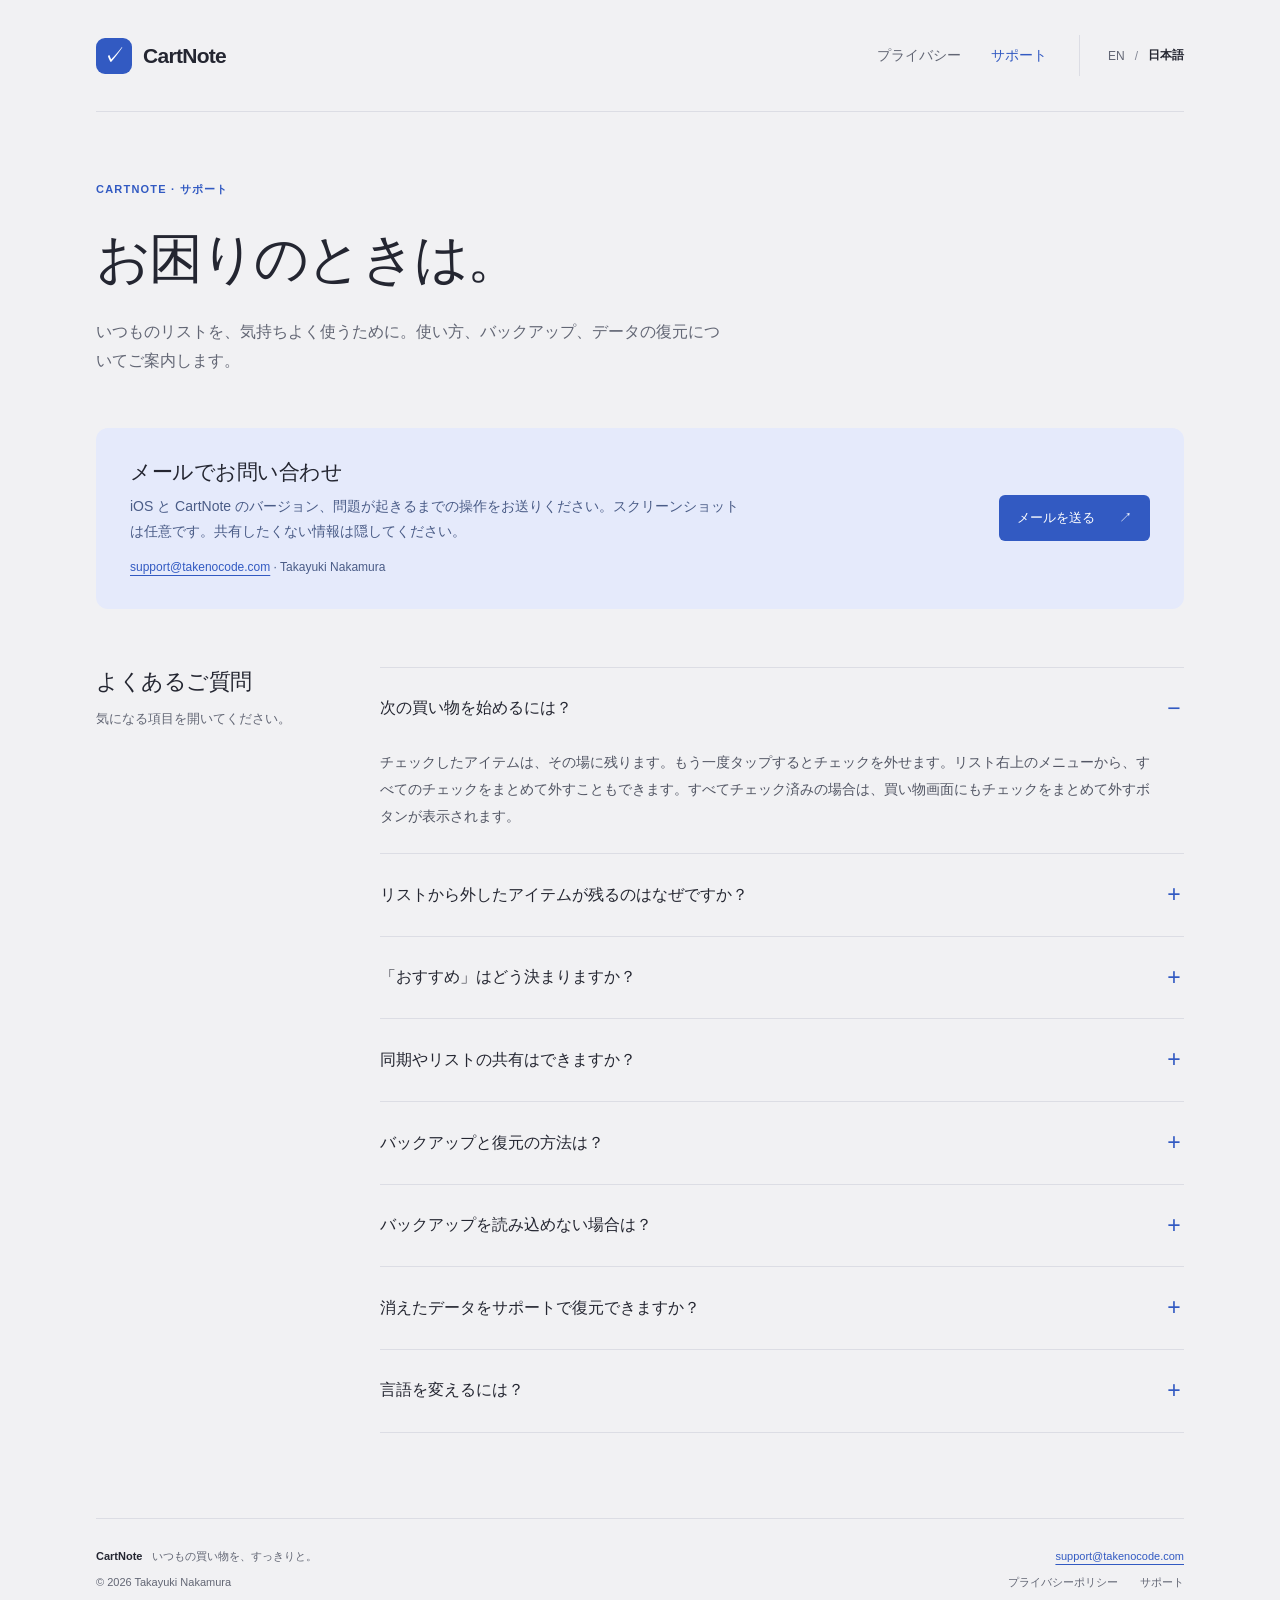
==== ja/support.html @ a048ea09 "Add CartNote privacy and support pages in English and Japanese" ====
<!doctype html>
<html lang="ja">
<head>
  <meta charset="utf-8">
  <meta name="viewport" content="width=device-width, initial-scale=1">
  <meta name="color-scheme" content="light">
  <meta http-equiv="Content-Security-Policy" content="default-src 'none'; style-src 'self'; img-src 'self'; base-uri 'none'; form-action 'none'">
  <meta name="referrer" content="strict-origin-when-cross-origin">
  <title>サポート · CartNote</title>
  <meta name="description" content="CartNote のリスト、バックアップ、データの復元、言語設定についてのよくあるご質問とお問い合わせ。">
  <meta property="og:site_name" content="CartNote">
  <meta property="og:type" content="website">
  <meta property="og:title" content="サポート · CartNote">
  <meta property="og:description" content="CartNote のリスト、バックアップ、データの復元、言語設定についてのよくあるご質問とお問い合わせ。">
  <meta property="og:locale" content="ja_JP">
  <link rel="alternate" hreflang="en" href="../support.html">
  <link rel="alternate" hreflang="ja" href="support.html">
  <link rel="stylesheet" href="../styles.css">
</head>
<body>
  <a class="skip-link" href="#main">本文へ移動</a>
  <div class="site">
    <header class="site-header">
      <a class="brand" href="index.html" aria-label="CartNote ホーム"><span class="brand-mark" aria-hidden="true">✓</span>CartNote</a>
      <nav class="primary-nav" aria-label="メインナビゲーション">
        <a href="privacy-policy.html">プライバシー</a>
        <a href="support.html" aria-current="page">サポート</a>
      </nav>
      <nav class="language-nav" aria-label="表示言語">
        <a href="../support.html" lang="en" hreflang="en" aria-label="English">EN</a>
        <span aria-hidden="true">/</span>
        <a href="support.html" lang="ja" hreflang="ja" aria-current="true">日本語</a>
      </nav>
    </header>
    <main id="main" tabindex="-1">
      <header class="page-heading">
        <p class="eyebrow">CartNote · サポート</p>
        <h1>お困りのときは。</h1>
        <p class="intro">いつものリストを、気持ちよく使うために。使い方、バックアップ、データの復元についてご案内します。</p>
      </header>
      <section class="contact-card" aria-labelledby="contact-title">
        <div><h2 id="contact-title">メールでお問い合わせ</h2><p>iOS と CartNote のバージョン、問題が起きるまでの操作をお送りください。スクリーンショットは任意です。共有したくない情報は隠してください。</p><p class="contact-address"><a href="mailto:support@takenocode.com">support@takenocode.com</a> · Takayuki Nakamura</p></div>
        <a class="contact-button" href="mailto:support@takenocode.com">メールを送る<span aria-hidden="true">↗</span></a>
      </section>
      <div class="faq-layout">
        <div class="faq-label"><h2>よくあるご質問</h2><p>気になる項目を開いてください。</p></div>
        <section aria-label="よくあるご質問への回答">
          <details class="faq-item" open><summary>次の買い物を始めるには？</summary><div class="faq-answer"><p>チェックしたアイテムは、その場に残ります。もう一度タップするとチェックを外せます。リスト右上のメニューから、すべてのチェックをまとめて外すこともできます。すべてチェック済みの場合は、買い物画面にもチェックをまとめて外すボタンが表示されます。</p></div></details>
          <details class="faq-item"><summary>リストから外したアイテムが残るのはなぜですか？</summary><div class="faq-answer"><p>リストから外すと、今回の買い物の対象から外れ、メモが消去されます。保存済みアイテムは、次回も使えるよう検索・追加画面に残ります。完全に削除したい場合は、保存済みアイテムの削除操作を行ってください。</p></div></details>
          <details class="faq-item"><summary>「おすすめ」はどう決まりますか？</summary><div class="faq-answer"><p>端末内に保存されたチェック回数と最近チェックした日時をもとに表示します。すでに買い物リストにあるアイテムは対象外です。オンラインのおすすめサービスに買い物データを送信することはありません。</p></div></details>
          <details class="faq-item"><summary>同期やリストの共有はできますか？</summary><div class="faq-answer"><p>自動同期や共同編集には対応していません。共有ボタンでは、まだチェックしていないアイテムとメモをテキストとして送れます。共有後にリストを変更しても、送った内容は更新されません。</p><p>すべてのリストを別の端末へ移すには、バックアップを書き出し、移行先で読み込んでください。</p></div></details>
          <details class="faq-item"><summary>バックアップと復元の方法は？</summary><div class="faq-answer"><p>設定の「バックアップを書き出す」から、JSON ファイルを保存できます。後から使える場所に保管してください。</p><p>復元するには「バックアップを読み込む」からファイルを選びます。確認後、現在のリスト、保存済みアイテム、カテゴリ、言語設定、リストごとの設定がバックアップの内容に置き換わります。データの統合は行いません。アプリ内でこの置き換えを元に戻すことはできないため、現在のデータを残したい場合は先に書き出してください。</p></div></details>
          <details class="faq-item"><summary>バックアップを読み込めない場合は？</summary><div class="faq-answer"><p>インストールしているアプリが対応する CartNote の JSON バックアップを使用してください。新しいバージョンで作成されたファイルの場合は、先にアプリをアップデートしてください。</p><p>バックアップには次の上限があります。</p><ul><li>ファイルサイズ：10 MiB（10,485,760 バイト）</li><li>リスト：100 件、カテゴリ：256 件</li><li>保存済みアイテム：全リスト合計 10,000 件</li><li>リスト名・カテゴリ名・アイテム名：それぞれ UTF-8 で 1,024 バイト</li><li>アイテムのメモ：それぞれ UTF-8 で 16,384 バイト</li></ul><p>上限は文字数ではなくバイト数です。日本語の文字は、通常 1 文字で複数バイトを使用します。破損したファイルや、データに不整合があるファイルも読み込めません。書き出すバックアップにも同じ上限が適用されます。</p></div></details>
          <details class="faq-item"><summary>消えたデータをサポートで復元できますか？</summary><div class="faq-answer"><p>開発者のサーバーにデータのコピーはありません。復元には、利用者が保存したバックアップや、アプリ外で管理する端末バックアップが必要です。リストを削除すると、その保存済みアイテムも削除されます。アプリの削除では端末内のデータも削除されますが、iOS の「App を取り除く」操作では書類とデータが保持されます。</p></div></details>
          <details class="faq-item"><summary>言語を変えるには？</summary><div class="faq-answer"><p>設定で「日本語」または「English」を選択すると、表示言語がすぐに切り替わります。入力した名前やメモは翻訳されません。CartNote は iOS 17 以降の iPhone に対応しています。</p></div></details>
        </section>
      </div>
    </main>
    <footer class="site-footer">
      <div><span class="footer-brand">CartNote</span><span class="footer-tagline">いつもの買い物を、すっきりと。</span><p>© 2026 Takayuki Nakamura</p></div>
      <div class="footer-contact"><a href="mailto:support@takenocode.com">support@takenocode.com</a><nav aria-label="フッターナビゲーション"><a href="privacy-policy.html">プライバシーポリシー</a><a href="support.html">サポート</a></nav></div>
    </footer>
  </div>
</body>
</html>
---- styles.css ----
:root {
  --paper: #f1f1f3; --surface: #fafafa; --ink: #242631; --muted: #626674;
  --line: #dcdde4; --indigo: #325ac2; --indigo-pale: #e5eafb;
  font-family: -apple-system, BlinkMacSystemFont, "Segoe UI", "Noto Sans", "Hiragino Kaku Gothic ProN", "Yu Gothic", sans-serif;
  color-scheme: light;
}
* { box-sizing: border-box; }
html { scroll-behavior: smooth; scroll-padding-top: 32px; }
body { margin: 0; color: var(--ink); background: var(--paper); -webkit-font-smoothing: antialiased; }
a { color: var(--indigo); text-underline-offset: 4px; }
a:focus-visible, summary:focus-visible { outline: 3px solid var(--indigo); outline-offset: 5px; border-radius: 3px; }
main:focus { outline: none; }
::selection { background: #cbd7fb; color: #1c326f; }
.site { max-width: 1184px; margin-inline: auto; padding: 0 48px; }
.skip-link { position: fixed; z-index: 10; top: 12px; left: 12px; padding: 12px 18px; background: var(--surface); transform: translateY(-180%); }
.skip-link:focus { transform: translateY(0); }
.site-header { min-height: 112px; display: flex; gap: 32px; align-items: center; border-bottom: 1px solid var(--line); }
.brand { display: inline-flex; align-items: center; gap: 11px; color: var(--ink); font-size: 21px; font-weight: 650; letter-spacing: -.7px; text-decoration: none; }
.brand-mark { width: 36px; height: 36px; display: grid; place-items: center; border-radius: 9px; background: var(--indigo); color: white; font-size: 22px; font-weight: 500; }
.primary-nav { display: flex; align-items: center; gap: 30px; margin-left: auto; }
.primary-nav a { font-size: 14px; font-weight: 550; color: var(--muted); text-decoration: none; padding-block: 12px; }
.primary-nav a[aria-current="page"], .primary-nav a:hover { color: var(--indigo); }
.language-nav { display: flex; align-items: center; gap: 10px; border-left: 1px solid var(--line); padding-left: 28px; font-size: 12px; }
.language-nav a { text-decoration: none; color: var(--muted); padding-block: 12px; }
.language-nav a[aria-current="true"] { color: var(--ink); font-weight: 650; }
.language-nav > span { color: #858997; }
.eyebrow { margin: 0 0 24px; color: var(--indigo); font-size: 11px; font-weight: 650; letter-spacing: .14em; text-transform: uppercase; }
.home-hero { display: grid; grid-template-columns: 1.5fr 1fr; align-items: center; gap: 64px; padding-block: 94px 88px; }
h1, h2, h3, p { margin-top: 0; }
.home-hero h1 { font-size: clamp(44px, 5.8vw, 76px); line-height: 1.06; font-weight: 550; letter-spacing: -.058em; margin-bottom: 28px; }
.home-hero h1 span { color: var(--indigo); }
.hero-copy { max-width: 470px; color: var(--muted); font-size: 17px; line-height: 1.8; margin-bottom: 28px; }
.platform { display: flex; align-items: center; gap: 9px; font-size: 12px; color: var(--muted); }
.status-dot { width: 6px; height: 6px; flex: 0 0 6px; border-radius: 50%; background: var(--indigo); }
.app-note { background: var(--surface); border: 1px solid #fff; border-radius: 18px; padding: 40px; box-shadow: 0 20px 48px -30px #24263136; }
.app-note .eyebrow { margin-bottom: 42px; font-size: 10px; color: var(--indigo); }
.app-note h2 { font-size: 27px; letter-spacing: -.8px; line-height: 1.35; font-weight: 550; margin-bottom: 18px; }
.app-note p { color: var(--muted); font-size: 14px; line-height: 1.8; margin-bottom: 0; }
.note-footer { margin-top: 35px; padding-top: 20px; border-top: 1px solid var(--line); display: flex; align-items: center; justify-content: space-between; font-size: 11px; color: var(--muted); letter-spacing: .03em; }
.note-footer > span:last-child { color: var(--indigo); font-size: 16px; }
.link-grid { display: grid; grid-template-columns: 1fr 1fr; gap: 20px; }
.page-link { display: block; padding: 28px 30px 30px; border: 1px solid var(--line); border-radius: 12px; color: var(--ink); text-decoration: none; transition: background .15s, border-color .15s; }
.page-link:hover { background: var(--surface); border-color: #b7c4e7; }
.page-link-top { display: flex; justify-content: space-between; align-items: center; margin-bottom: 30px; color: var(--indigo); font-size: 11px; letter-spacing: .035em; }
.page-link h2 { font-size: 25px; letter-spacing: -.65px; margin-bottom: 9px; font-weight: 550; }
.page-link p { font-size: 14px; line-height: 1.75; color: var(--muted); margin: 0; }
.arrow { font-size: 22px; }
.home-bottom { margin-block: 36px 80px; display: flex; flex-wrap: wrap; justify-content: center; gap: 12px; color: var(--muted); font-size: 12px; }
.home-bottom span + span::before { content: "·"; margin-right: 12px; }
.page-heading { padding-block: 70px 52px; max-width: 810px; }
.page-heading h1 { font-size: clamp(42px, 5.5vw, 64px); line-height: 1.08; font-weight: 550; letter-spacing: -.05em; margin-bottom: 20px; }
.page-heading .intro { max-width: 630px; color: var(--muted); font-size: 17px; line-height: 1.85; margin-bottom: 0; }
.policy-meta { display: flex; flex-wrap: wrap; gap: 8px 28px; margin-top: 24px; color: var(--muted); font-size: 12px; line-height: 1.6; }
.policy-layout { display: grid; grid-template-columns: 220px minmax(0, 1fr); gap: 64px; padding-bottom: 90px; }
.on-this-page { align-self: start; position: sticky; top: 30px; border-top: 1px solid var(--line); padding-top: 20px; }
.on-this-page > p { font-size: 11px; letter-spacing: .1em; text-transform: uppercase; color: var(--muted); margin-bottom: 20px; }
.on-this-page a { display: block; padding-block: 8px; text-decoration: none; color: var(--muted); font-size: 13px; line-height: 1.5; }
.on-this-page a:hover { color: var(--indigo); }
.policy-content { max-width: 700px; min-width: 0; }
.policy-section { padding-block: 28px; border-top: 1px solid var(--line); }
.policy-section:first-child { padding-top: 22px; }
.policy-section h2 { font-size: 23px; font-weight: 550; line-height: 1.45; letter-spacing: -.5px; margin-bottom: 17px; }
.policy-section p, .policy-section li { font-size: 15px; line-height: 1.95; color: #525664; margin-bottom: 16px; overflow-wrap: break-word; }
.policy-section p:last-child { margin-bottom: 0; }
.contact-card { display: flex; justify-content: space-between; align-items: center; gap: 36px; background: var(--indigo-pale); border-radius: 12px; padding: 30px 34px; margin-bottom: 58px; }
.contact-card > div { min-width: 0; }
.contact-card h2 { font-weight: 550; letter-spacing: -.45px; font-size: 21px; margin-bottom: 8px; }
.contact-card p { color: #4a5c87; max-width: 610px; font-size: 14px; line-height: 1.8; margin-bottom: 0; }
.contact-card .contact-address { margin-top: 13px; font-size: 12px; overflow-wrap: anywhere; }
.contact-button { display: inline-flex; justify-content: center; align-items: center; gap: 24px; padding: 14px 18px; white-space: nowrap; background: var(--indigo); color: #fff; font-size: 13px; font-weight: 550; border-radius: 6px; text-decoration: none; }
.contact-button:hover { background: #274aa5; }
.faq-layout { display: grid; grid-template-columns: 220px minmax(0, 1fr); gap: 64px; margin-bottom: 85px; }
.faq-label h2 { font-size: 22px; line-height: 1.4; font-weight: 550; letter-spacing: -.5px; margin-bottom: 10px; }
.faq-label p { font-size: 13px; color: var(--muted); line-height: 1.75; }
.faq-item { border-top: 1px solid var(--line); }
.faq-item:last-child { border-bottom: 1px solid var(--line); }
.faq-item summary { cursor: pointer; list-style: none; display: flex; align-items: center; justify-content: space-between; gap: 20px; padding-block: 23px; font-weight: 550; font-size: 16px; line-height: 1.55; }
.faq-item summary::-webkit-details-marker { display: none; }
.faq-item summary::after { content: "+"; font-size: 23px; font-weight: 350; color: var(--indigo); flex: 0 0 20px; text-align: center; }
.faq-item[open] summary::after { content: "−"; }
.faq-answer { padding: 0 30px 24px 0; color: #525664; font-size: 14px; line-height: 1.9; }
.faq-answer p { margin-bottom: 14px; }
.faq-answer p:last-child { margin-bottom: 0; }
.faq-answer ul { padding-left: 20px; margin-block: 12px 18px; }
.faq-answer li { padding-left: 4px; margin-bottom: 6px; }
.site-footer { display: flex; justify-content: space-between; gap: 24px; border-top: 1px solid var(--line); padding-block: 28px 36px; color: var(--muted); font-size: 11px; line-height: 1.8; }
.footer-brand { color: var(--ink); font-weight: 600; }
.footer-tagline { margin-left: 10px; }
.site-footer p { margin: 7px 0 0; }
.footer-contact { text-align: right; }
.footer-contact > a { overflow-wrap: anywhere; }
.footer-contact nav { display: flex; justify-content: flex-end; gap: 22px; margin-top: 7px; }
.footer-contact nav a { color: var(--muted); text-decoration: none; }
.footer-contact nav a:hover { color: var(--indigo); }
:lang(ja) .home-hero h1 { font-size: clamp(36px, 4.8vw, 61px); letter-spacing: -.045em; line-height: 1.35; }
:lang(ja) .page-heading h1 { font-size: clamp(34px, 4.5vw, 54px); line-height: 1.4; letter-spacing: -.035em; }
:lang(ja) .eyebrow { letter-spacing: .11em; }
:lang(ja) .hero-copy, :lang(ja) .intro { font-size: 16px; }
@media (max-width: 850px) {
  .site { padding-inline: 30px; }
  .home-hero { gap: 38px; padding-block: 72px 65px; }
  .app-note { padding: 28px; }
  .policy-layout, .faq-layout { grid-template-columns: 170px minmax(0, 1fr); gap: 36px; }
  .contact-card { padding: 26px; }
}
@media (max-width: 640px) {
  html { scroll-padding-top: 20px; }
  .site { padding-inline: 22px; }
  .site-header { min-height: 100px; gap: 18px 12px; flex-wrap: wrap; padding-block: 18px; }
  .brand { font-size: 19px; }
  .brand-mark { width: 32px; height: 32px; border-radius: 8px; }
  .primary-nav { order: 3; width: 100%; gap: 26px; justify-content: flex-start; }
  .primary-nav a { font-size: 13px; padding-block: 7px; }
  .language-nav { margin-left: auto; padding-left: 0; border-left: 0; }
  .home-hero { grid-template-columns: 1fr; gap: 40px; padding-block: 55px 44px; }
  .home-hero h1 { font-size: clamp(43px, 10.5vw, 55px); }
  .hero-copy { font-size: 16px; max-width: 420px; }
  .app-note { padding: 28px; }
  .app-note .eyebrow { margin-bottom: 28px; }
  .app-note h2 { font-size: 26px; }
  .note-footer { margin-top: 24px; }
  .link-grid { grid-template-columns: 1fr; gap: 14px; }
  .page-link { padding: 24px; }
  .page-link-top { margin-bottom: 22px; }
  .page-link h2 { font-size: 23px; }
  .home-bottom { margin-block: 28px 54px; justify-content: flex-start; gap: 8px; font-size: 11px; }
  .home-bottom span + span::before { margin-right: 8px; }
  .page-heading { padding-block: 50px 38px; }
  .page-heading .intro { font-size: 16px; }
  .policy-layout, .faq-layout { display: block; padding-bottom: 40px; }
  .on-this-page { position: static; margin-bottom: 30px; }
  .on-this-page > p { margin-bottom: 10px; }
  .on-this-page a { display: inline-block; margin-right: 18px; font-size: 12px; }
  .policy-section { padding-block: 25px; }
  .policy-section h2 { font-size: 21px; }
  .policy-section p { font-size: 14px; }
  .contact-card { display: block; padding: 25px; margin-bottom: 42px; }
  .contact-button { margin-top: 22px; }
  .faq-label { margin-bottom: 25px; }
  .faq-label h2 { margin-bottom: 6px; }
  .faq-label p { margin-bottom: 0; }
  .faq-layout { margin-bottom: 25px; }
  .faq-item summary { font-size: 15px; padding-block: 21px; }
  .faq-answer { padding-right: 10px; }
  .site-footer { display: block; padding-block: 24px 30px; }
  .footer-contact { margin-top: 16px; text-align: left; }
  .footer-contact nav { justify-content: flex-start; }
  :lang(ja) .home-hero h1 { font-size: clamp(34px, 9vw, 43px); }
}
@media (prefers-reduced-motion: reduce) {
  html { scroll-behavior: auto; }
  *, *::before, *::after { transition: none !important; }
}
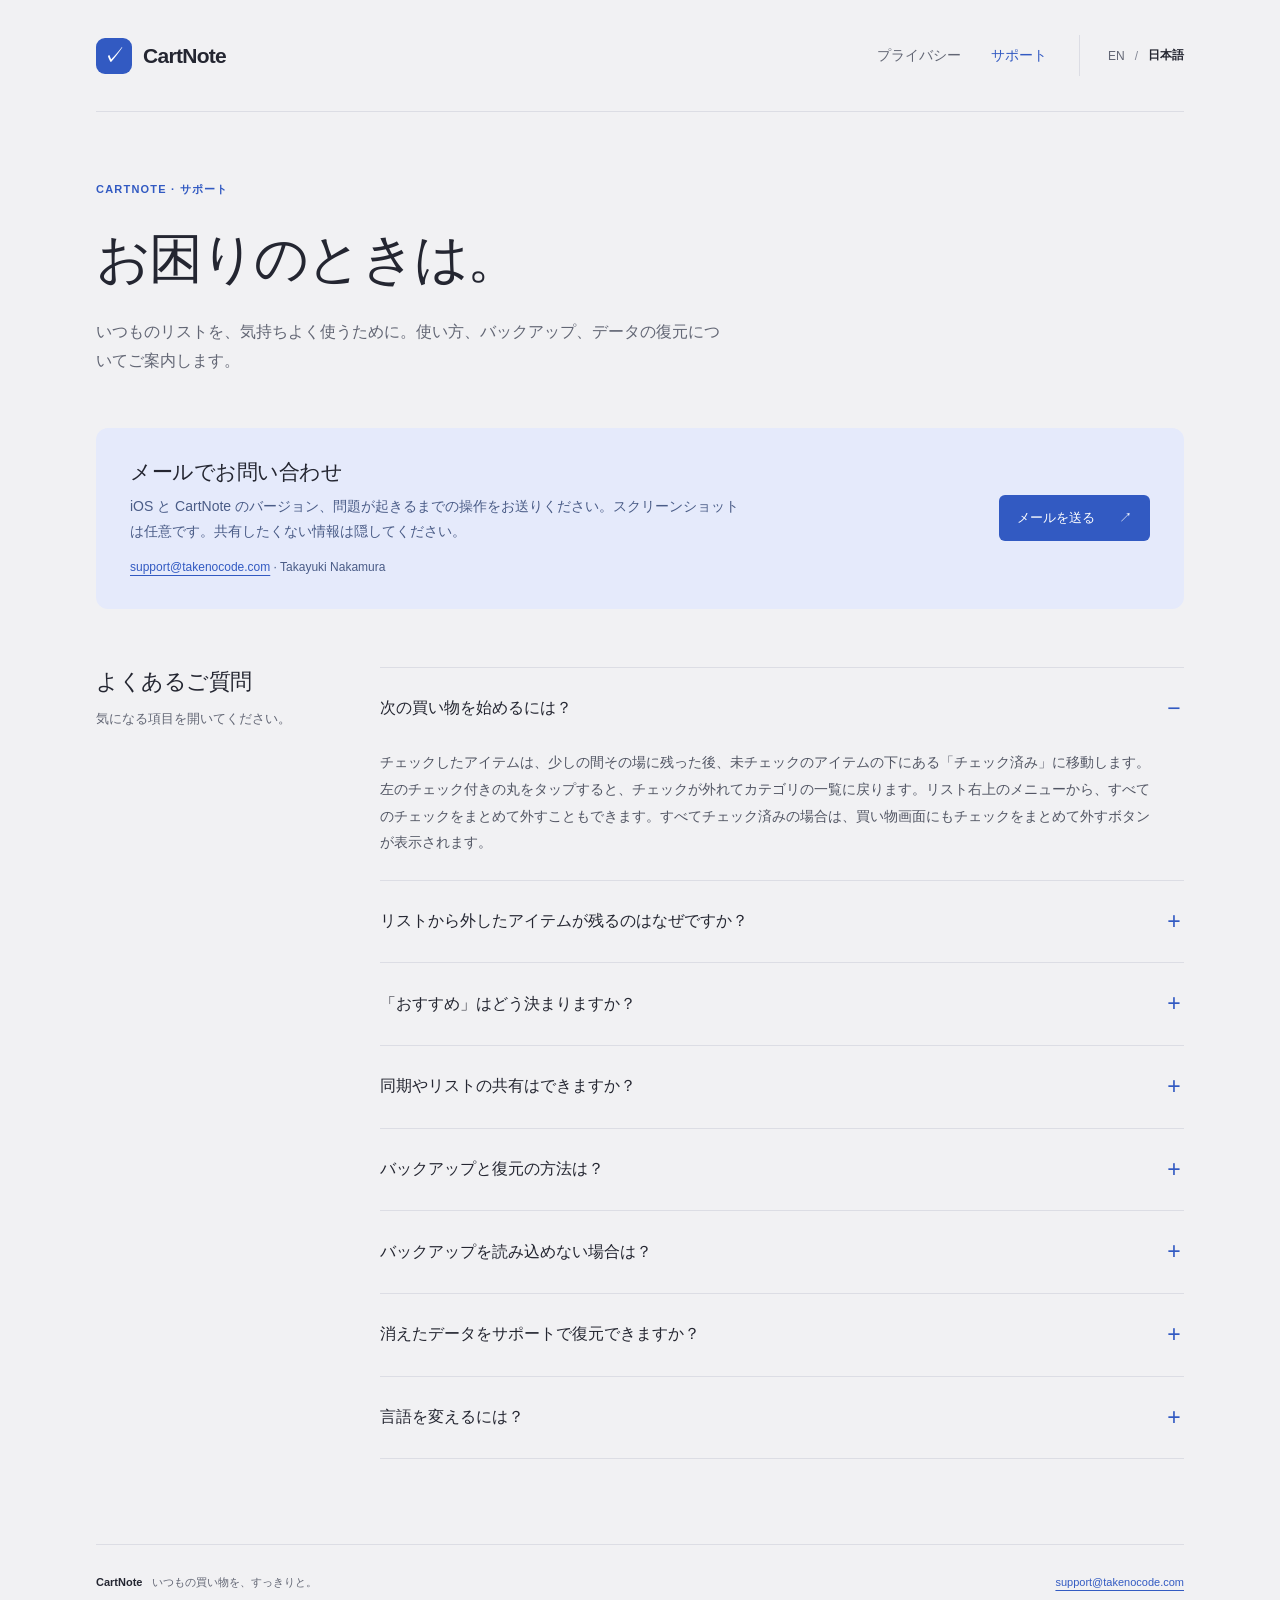
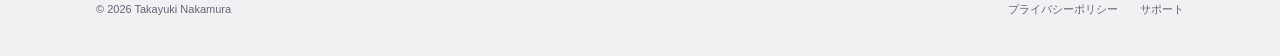
==== commit dfb85523: "Update checked-item behavior in support FAQs" ====
--- a/ja/support.html
+++ b/ja/support.html
@@ -45,7 +45,7 @@
       <div class="faq-layout">
         <div class="faq-label"><h2>よくあるご質問</h2><p>気になる項目を開いてください。</p></div>
         <section aria-label="よくあるご質問への回答">
-          <details class="faq-item" open><summary>次の買い物を始めるには？</summary><div class="faq-answer"><p>チェックしたアイテムは、その場に残ります。もう一度タップするとチェックを外せます。リスト右上のメニューから、すべてのチェックをまとめて外すこともできます。すべてチェック済みの場合は、買い物画面にもチェックをまとめて外すボタンが表示されます。</p></div></details>
+          <details class="faq-item" open><summary>次の買い物を始めるには？</summary><div class="faq-answer"><p>チェックしたアイテムは、少しの間その場に残った後、未チェックのアイテムの下にある「チェック済み」に移動します。左のチェック付きの丸をタップすると、チェックが外れてカテゴリの一覧に戻ります。リスト右上のメニューから、すべてのチェックをまとめて外すこともできます。すべてチェック済みの場合は、買い物画面にもチェックをまとめて外すボタンが表示されます。</p></div></details>
           <details class="faq-item"><summary>リストから外したアイテムが残るのはなぜですか？</summary><div class="faq-answer"><p>リストから外すと、今回の買い物の対象から外れ、メモが消去されます。保存済みアイテムは、次回も使えるよう検索・追加画面に残ります。完全に削除したい場合は、保存済みアイテムの削除操作を行ってください。</p></div></details>
           <details class="faq-item"><summary>「おすすめ」はどう決まりますか？</summary><div class="faq-answer"><p>端末内に保存されたチェック回数と最近チェックした日時をもとに表示します。すでに買い物リストにあるアイテムは対象外です。オンラインのおすすめサービスに買い物データを送信することはありません。</p></div></details>
           <details class="faq-item"><summary>同期やリストの共有はできますか？</summary><div class="faq-answer"><p>自動同期や共同編集には対応していません。共有ボタンでは、まだチェックしていないアイテムとメモをテキストとして送れます。共有後にリストを変更しても、送った内容は更新されません。</p><p>すべてのリストを別の端末へ移すには、バックアップを書き出し、移行先で読み込んでください。</p></div></details>
